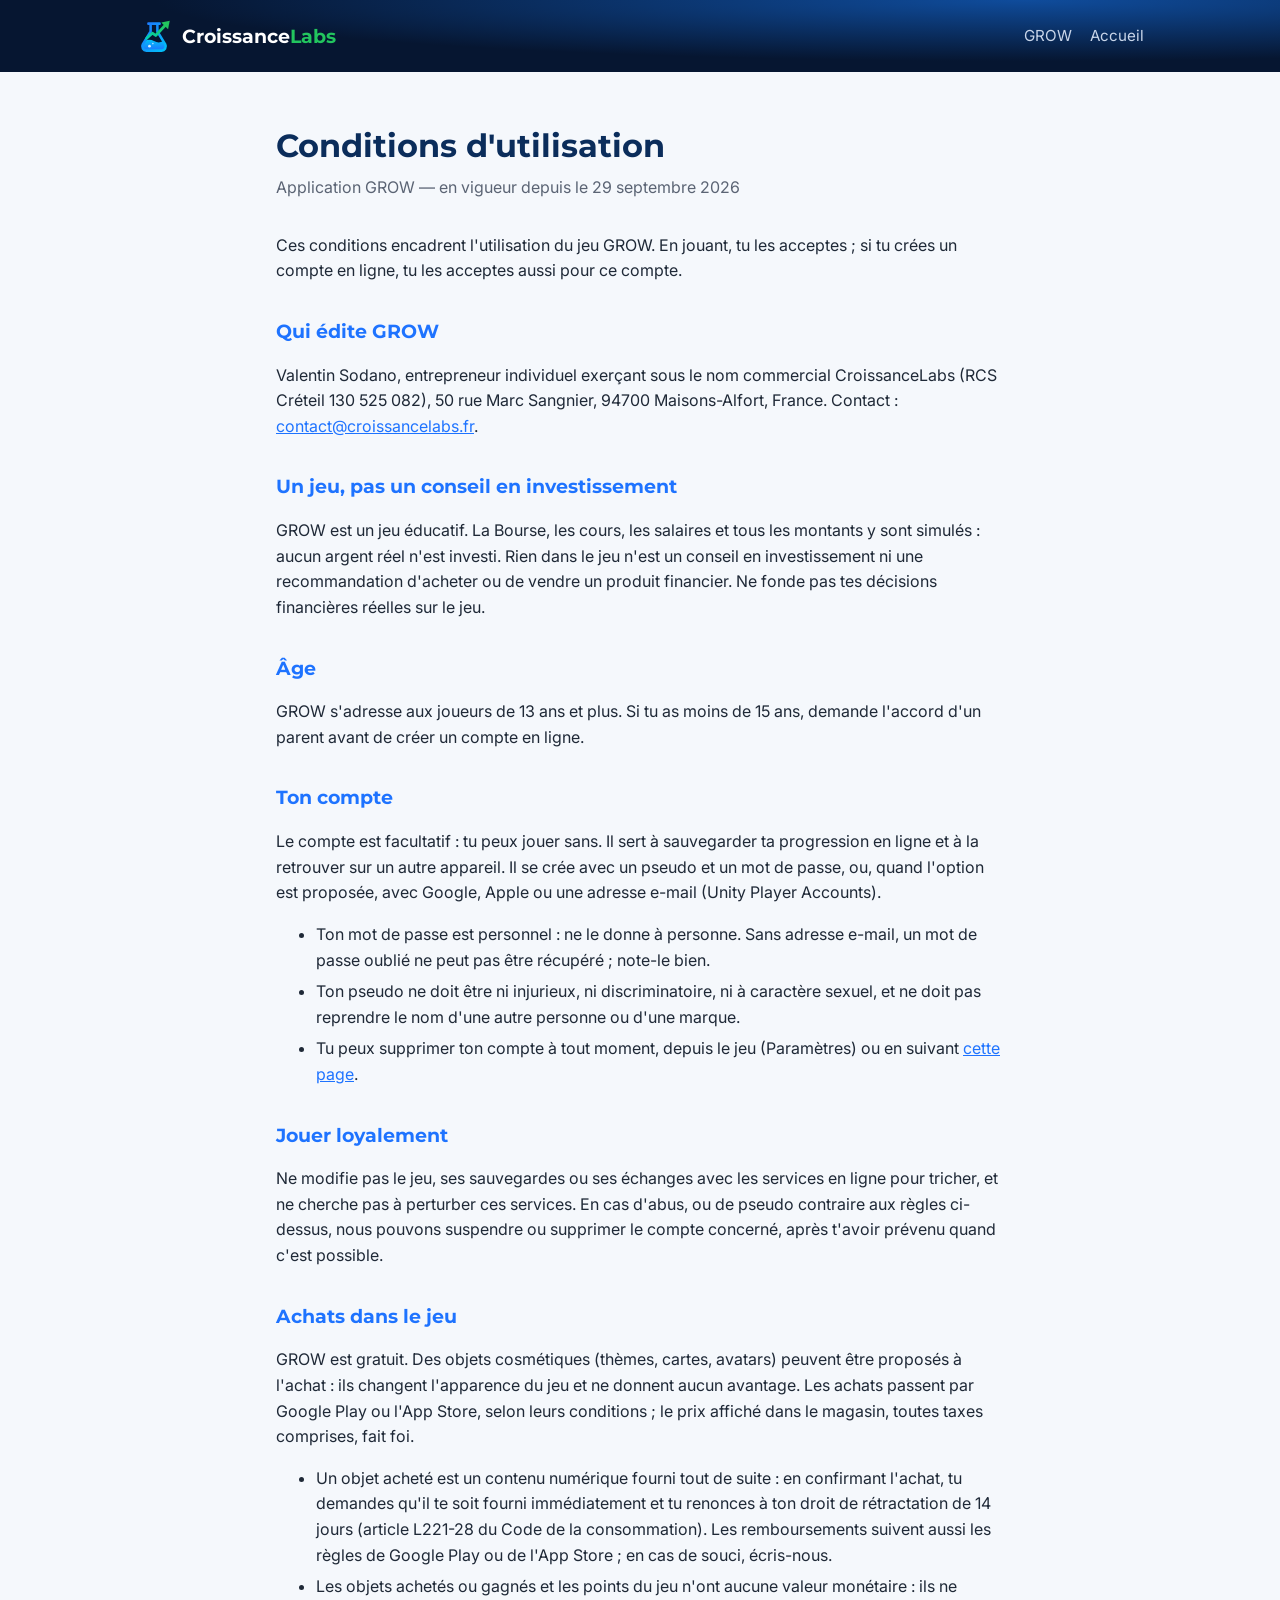
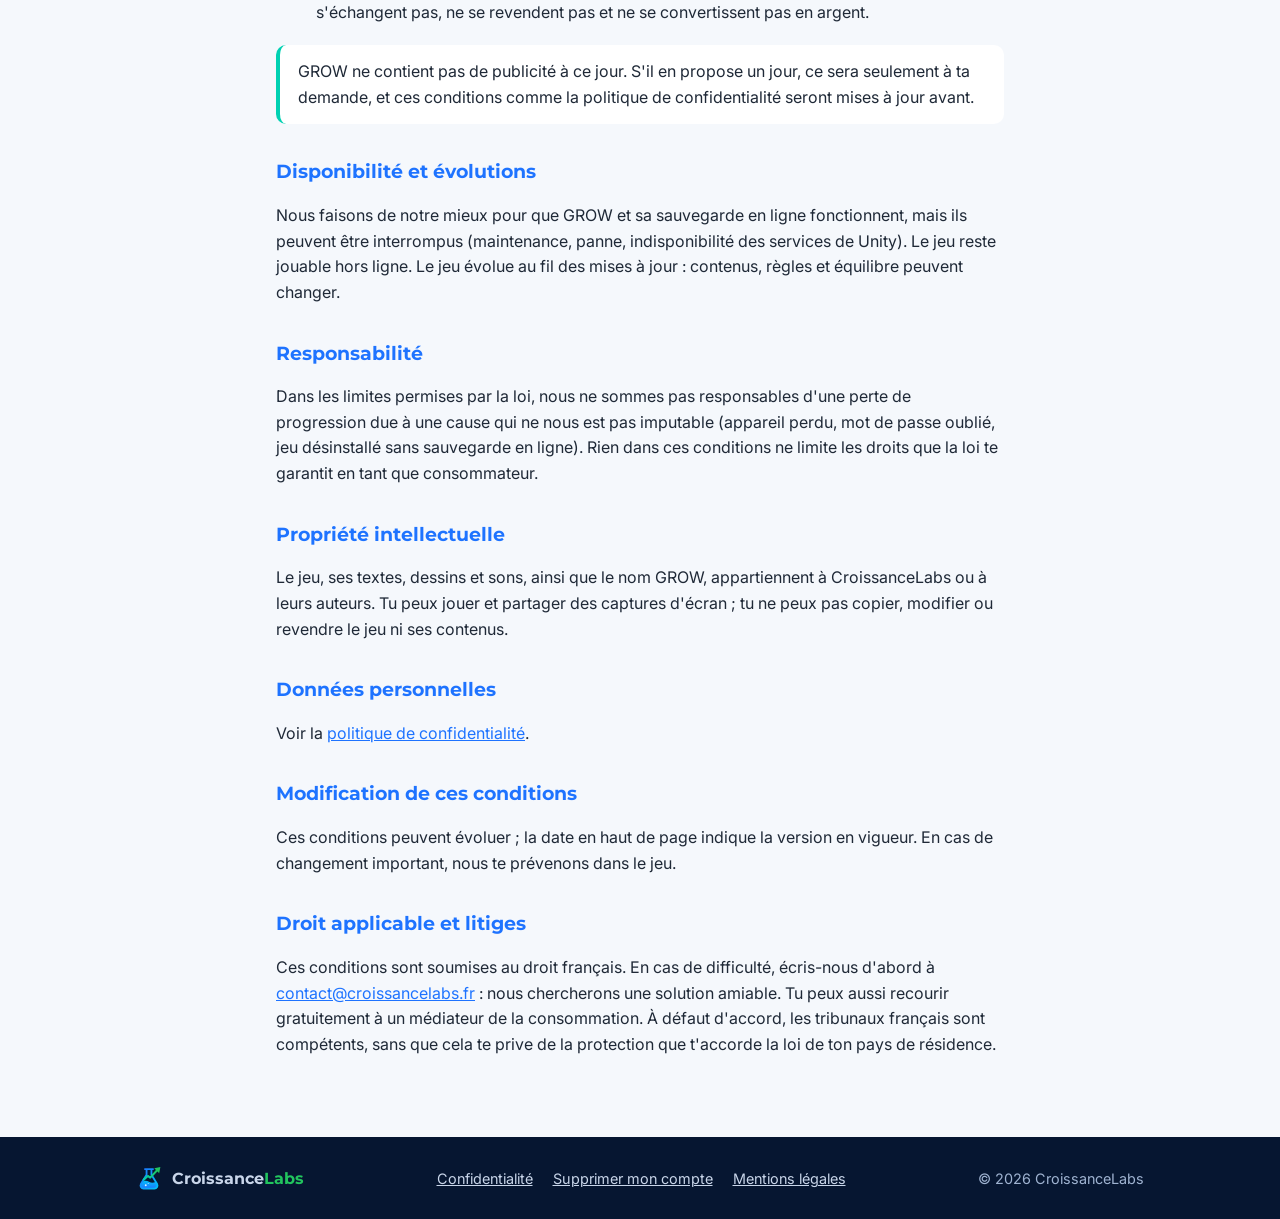
==== conditions.html @ cc7963dc "Conditions d'utilisation, comptes à pseudo et mot de passe - conditions.html : conditions d'utilisat" ====
<!DOCTYPE html>
<html lang="fr">
<head>
  <meta charset="utf-8">
  <meta name="viewport" content="width=device-width, initial-scale=1">
  <title>Conditions d'utilisation — GROW | CroissanceLabs</title>
  <link rel="icon" href="logo.svg" type="image/svg+xml">
  <link href="https://fonts.googleapis.com/css2?family=Inter:wght@400;600&family=Montserrat:wght@700;800&display=swap" rel="stylesheet">
  <link rel="stylesheet" href="style.css">
</head>
<body>
  <div class="bandeau">
    <div class="page">
      <header class="site">
        <a class="marque" href="./"><img src="logo.svg" alt=""><b>Croissance<span>Labs</span></b></a>
        <nav><a href="./#grow">GROW</a><a href="./">Accueil</a></nav>
      </header>
    </div>
  </div>

  <main class="texte">
    <h1>Conditions d'utilisation</h1>
    <p class="maj">Application GROW — en vigueur depuis le 29 septembre 2026</p>

    <p>Ces conditions encadrent l'utilisation du jeu GROW. En jouant, tu les acceptes ; si tu
      crées un compte en ligne, tu les acceptes aussi pour ce compte.</p>

    <h2>Qui édite GROW</h2>
    <p>Valentin Sodano, entrepreneur individuel exerçant sous le nom commercial CroissanceLabs
      (RCS Créteil 130 525 082), 50 rue Marc Sangnier, 94700 Maisons-Alfort, France.
      Contact : <a href="mailto:contact@croissancelabs.fr">contact@croissancelabs.fr</a>.</p>

    <h2>Un jeu, pas un conseil en investissement</h2>
    <p>GROW est un jeu éducatif. La Bourse, les cours, les salaires et tous les montants y sont
      simulés : aucun argent réel n'est investi. Rien dans le jeu n'est un conseil en
      investissement ni une recommandation d'acheter ou de vendre un produit financier. Ne
      fonde pas tes décisions financières réelles sur le jeu.</p>

    <h2>Âge</h2>
    <p>GROW s'adresse aux joueurs de 13 ans et plus. Si tu as moins de 15 ans, demande
      l'accord d'un parent avant de créer un compte en ligne.</p>

    <h2>Ton compte</h2>
    <p>Le compte est facultatif : tu peux jouer sans. Il sert à sauvegarder ta progression en
      ligne et à la retrouver sur un autre appareil. Il se crée avec un pseudo et un mot de
      passe, ou, quand l'option est proposée, avec Google, Apple ou une adresse e-mail
      (Unity Player Accounts).</p>
    <ul>
      <li>Ton mot de passe est personnel : ne le donne à personne. Sans adresse e-mail, un
        mot de passe oublié ne peut pas être récupéré ; note-le bien.</li>
      <li>Ton pseudo ne doit être ni injurieux, ni discriminatoire, ni à caractère sexuel, et
        ne doit pas reprendre le nom d'une autre personne ou d'une marque.</li>
      <li>Tu peux supprimer ton compte à tout moment, depuis le jeu (Paramètres) ou en suivant
        <a href="suppression-compte.html">cette page</a>.</li>
    </ul>

    <h2>Jouer loyalement</h2>
    <p>Ne modifie pas le jeu, ses sauvegardes ou ses échanges avec les services en ligne pour
      tricher, et ne cherche pas à perturber ces services. En cas d'abus, ou de pseudo contraire
      aux règles ci-dessus, nous pouvons suspendre ou supprimer le compte concerné, après t'avoir
      prévenu quand c'est possible.</p>

    <h2>Achats dans le jeu</h2>
    <p>GROW est gratuit. Des objets cosmétiques (thèmes, cartes, avatars) peuvent être proposés
      à l'achat : ils changent l'apparence du jeu et ne donnent aucun avantage. Les achats
      passent par Google Play ou l'App Store, selon leurs conditions ; le prix affiché dans le
      magasin, toutes taxes comprises, fait foi.</p>
    <ul>
      <li>Un objet acheté est un contenu numérique fourni tout de suite : en confirmant l'achat,
        tu demandes qu'il te soit fourni immédiatement et tu renonces à ton droit de rétractation
        de 14 jours (article L221-28 du Code de la consommation). Les remboursements suivent
        aussi les règles de Google Play ou de l'App Store ; en cas de souci, écris-nous.</li>
      <li>Les objets achetés ou gagnés et les points du jeu n'ont aucune valeur monétaire : ils
        ne s'échangent pas, ne se revendent pas et ne se convertissent pas en argent.</li>
    </ul>

    <div class="encadre">
      GROW ne contient pas de publicité à ce jour. S'il en propose un jour, ce sera seulement à
      ta demande, et ces conditions comme la politique de confidentialité seront mises à jour
      avant.
    </div>

    <h2>Disponibilité et évolutions</h2>
    <p>Nous faisons de notre mieux pour que GROW et sa sauvegarde en ligne fonctionnent, mais ils
      peuvent être interrompus (maintenance, panne, indisponibilité des services de Unity). Le jeu
      reste jouable hors ligne. Le jeu évolue au fil des mises à jour : contenus, règles et
      équilibre peuvent changer.</p>

    <h2>Responsabilité</h2>
    <p>Dans les limites permises par la loi, nous ne sommes pas responsables d'une perte de
      progression due à une cause qui ne nous est pas imputable (appareil perdu, mot de passe
      oublié, jeu désinstallé sans sauvegarde en ligne). Rien dans ces conditions ne limite les
      droits que la loi te garantit en tant que consommateur.</p>

    <h2>Propriété intellectuelle</h2>
    <p>Le jeu, ses textes, dessins et sons, ainsi que le nom GROW, appartiennent à CroissanceLabs
      ou à leurs auteurs. Tu peux jouer et partager des captures d'écran ; tu ne peux pas copier,
      modifier ou revendre le jeu ni ses contenus.</p>

    <h2>Données personnelles</h2>
    <p>Voir la <a href="confidentialite.html">politique de confidentialité</a>.</p>

    <h2>Modification de ces conditions</h2>
    <p>Ces conditions peuvent évoluer ; la date en haut de page indique la version en vigueur.
      En cas de changement important, nous te prévenons dans le jeu.</p>

    <h2>Droit applicable et litiges</h2>
    <p>Ces conditions sont soumises au droit français. En cas de difficulté, écris-nous d'abord à
      <a href="mailto:contact@croissancelabs.fr">contact@croissancelabs.fr</a> : nous chercherons
      une solution amiable. Tu peux aussi recourir gratuitement à un médiateur de la consommation.
      À défaut d'accord, les tribunaux français sont compétents, sans que cela te prive de la
      protection que t'accorde la loi de ton pays de résidence.</p>
  </main>

  <footer class="site">
    <div class="page">
      <a class="marque" href="./"><img src="logo.svg" alt=""><b>Croissance<span>Labs</span></b></a>
      <div>
        <a href="confidentialite.html">Confidentialité</a>
        <a href="suppression-compte.html">Supprimer mon compte</a>
        <a href="mentions-legales.html">Mentions légales</a>
      </div>
      <span>© 2026 CroissanceLabs</span>
    </div>
  </footer>
</body>
</html>
---- style.css ----
/* Site CroissanceLabs — charte graphique CroissanceLabs (palette, Montserrat + Inter). */
:root {
  --marine: #0B2D5B;
  --nuit: #061631;
  --bleu: #1E73FF;
  --bleu-clair: #00C2F7;
  --turquoise: #00D1B2;
  --vert: #22C55E;
  --violet: #6366F1;
  --orange: #F59E0B;
  --gris-fonce: #1F2937;
  --gris-clair: #E5E7EB;
  --fond-clair: #F5F8FC;
  --texte-doux: #5B6474;
  --degrade: linear-gradient(135deg, var(--bleu), var(--bleu-clair) 45%, var(--turquoise) 70%, var(--vert));
}

* { box-sizing: border-box; }

body {
  margin: 0;
  background: var(--fond-clair);
  color: var(--gris-fonce);
  font-family: "Inter", system-ui, -apple-system, "Segoe UI", Roboto, sans-serif;
  line-height: 1.6;
}

h1, h2, h3, .marque { font-family: "Montserrat", "Inter", system-ui, sans-serif; }

a { color: var(--bleu); }

.page { max-width: 1040px; margin: 0 auto; padding: 0 16px; }

/* ---------- En-tête ---------- */
.bandeau { background: radial-gradient(ellipse at 80% 0%, #0f4c9c 0%, var(--nuit) 60%); color: #fff; }

header.site {
  display: flex; align-items: center; justify-content: space-between; gap: 16px;
  padding: 18px 0;
}
.marque { display: flex; align-items: center; gap: 10px; color: #fff; text-decoration: none; font-weight: 800; font-size: 1.2rem; }
.marque img { width: 36px; height: 36px; }
.marque span { color: var(--vert); }
header.site nav a { color: #c9d6ea; text-decoration: none; margin-left: 18px; font-size: .95rem; }
header.site nav a:hover { color: #fff; }

/* ---------- Héros ---------- */
.hero { display: grid; grid-template-columns: 1.1fr 1fr; gap: 40px; align-items: center; padding: 56px 0 72px; }
.hero h1 { font-size: clamp(2.2rem, 5.5vw, 3.4rem); line-height: 1.1; margin: 0 0 18px; font-weight: 800; }
.hero h1 em { font-style: normal; color: var(--vert); }
.hero p { color: #c9d6ea; font-size: 1.1rem; margin: 0 0 28px; max-width: 520px; }
.devise { letter-spacing: .3em; font-size: .78rem; color: #9fb3d1; text-transform: uppercase; }
.hero .visuel { display: flex; justify-content: center; }
.hero .visuel img { width: min(300px, 70vw); filter: drop-shadow(0 20px 50px rgba(0, 194, 247, .35)); }

.bouton {
  display: inline-block; padding: 12px 24px; border-radius: 999px; font-weight: 600;
  background: var(--vert); color: #04220f; text-decoration: none;
}
.bouton:hover { filter: brightness(1.08); }
.bouton.fantome { background: transparent; color: #fff; border: 1px solid rgba(255,255,255,.35); margin-left: 8px; }

/* ---------- Sections claires ---------- */
section.bloc { padding: 64px 0; }
.surtitre { color: var(--bleu); font-weight: 700; letter-spacing: .12em; text-transform: uppercase; font-size: .8rem; margin: 0 0 6px; }
section.bloc h2 { font-size: clamp(1.6rem, 3.5vw, 2.1rem); color: var(--marine); margin: 0 0 32px; }

.grille { display: grid; grid-template-columns: repeat(auto-fit, minmax(220px, 1fr)); gap: 18px; }
.carte {
  background: #fff; border: 1px solid var(--gris-clair); border-radius: 18px; padding: 24px;
  box-shadow: 0 6px 24px rgba(11, 45, 91, .06);
}
.carte .pastille {
  width: 48px; height: 48px; border-radius: 14px; display: grid; place-items: center;
  background: var(--degrade); color: #fff; margin-bottom: 14px;
}
.carte .pastille svg { width: 26px; height: 26px; }
.carte h3 { margin: 0 0 6px; color: var(--marine); font-size: 1.1rem; }
.carte p { margin: 0; color: var(--texte-doux); font-size: .95rem; }
.etiquette { display: inline-block; margin-top: 12px; font-size: .75rem; font-weight: 600; padding: 3px 10px; border-radius: 999px; background: #EEF4FF; color: var(--bleu); }

/* ---------- Mise en avant GROW ---------- */
.grow {
  background: linear-gradient(135deg, var(--nuit), var(--marine) 60%, #0d5c6e);
  color: #fff; border-radius: 28px; padding: 44px; display: grid; grid-template-columns: 1.3fr 1fr; gap: 32px; align-items: center;
}
.grow h2 { color: #fff !important; margin-bottom: 12px !important; }
.grow .logo-grow {
  font-family: "Montserrat", sans-serif; font-weight: 800; font-size: clamp(3rem, 9vw, 5rem); letter-spacing: .06em; margin: 0; text-align: center;
  background: var(--degrade); -webkit-background-clip: text; background-clip: text; color: transparent;
}
.grow p { color: #c9d6ea; }
.grow ul { padding-left: 20px; color: #dbe6f5; margin: 0 0 24px; }
.grow li { margin-bottom: 6px; }
.grow li::marker { color: var(--vert); }

/* ---------- Ton ---------- */
.valeurs { display: grid; grid-template-columns: repeat(auto-fit, minmax(200px, 1fr)); gap: 18px; }
.valeurs div { border-left: 3px solid var(--turquoise); padding: 4px 0 4px 16px; }
.valeurs strong { display: block; color: var(--marine); font-family: "Montserrat", sans-serif; }
.valeurs span { color: var(--texte-doux); font-size: .95rem; }

/* ---------- Contact ---------- */
.contact { text-align: center; }
.contact p { color: var(--texte-doux); }

/* ---------- Pages de texte ---------- */
main.texte { max-width: 760px; margin: 0 auto; padding: 48px 16px 64px; }
main.texte h1 { font-size: 2rem; color: var(--marine); margin: 0 0 4px; }
main.texte .maj { color: var(--texte-doux); margin: 0 0 32px; }
main.texte h2 { font-size: 1.2rem; color: var(--bleu); margin: 32px 0 8px; }
main.texte li { margin-bottom: 6px; }
.encadre { background: #fff; border-left: 4px solid var(--turquoise); border-radius: 10px; padding: 14px 18px; margin: 20px 0; }

/* ---------- Pied de page ---------- */
footer.site { background: var(--nuit); color: #9fb3d1; padding: 28px 0; font-size: .9rem; }
footer.site .page { display: flex; flex-wrap: wrap; gap: 12px 24px; align-items: center; justify-content: space-between; }
footer.site a { color: #c9d6ea; margin-right: 16px; }
footer.site .marque { font-size: 1rem; }
footer.site .marque img { width: 26px; height: 26px; }

@media (max-width: 760px) {
  .hero, .grow { grid-template-columns: 1fr; }
  .hero { padding-top: 32px; text-align: center; }
  .hero p { margin-left: auto; margin-right: auto; }
  .hero .visuel { order: -1; }
  .hero .visuel img { width: 140px; }
  .grow { padding: 28px; }
  header.site nav a:first-child { display: none; }
  .bouton.fantome { margin: 10px 0 0; }
}
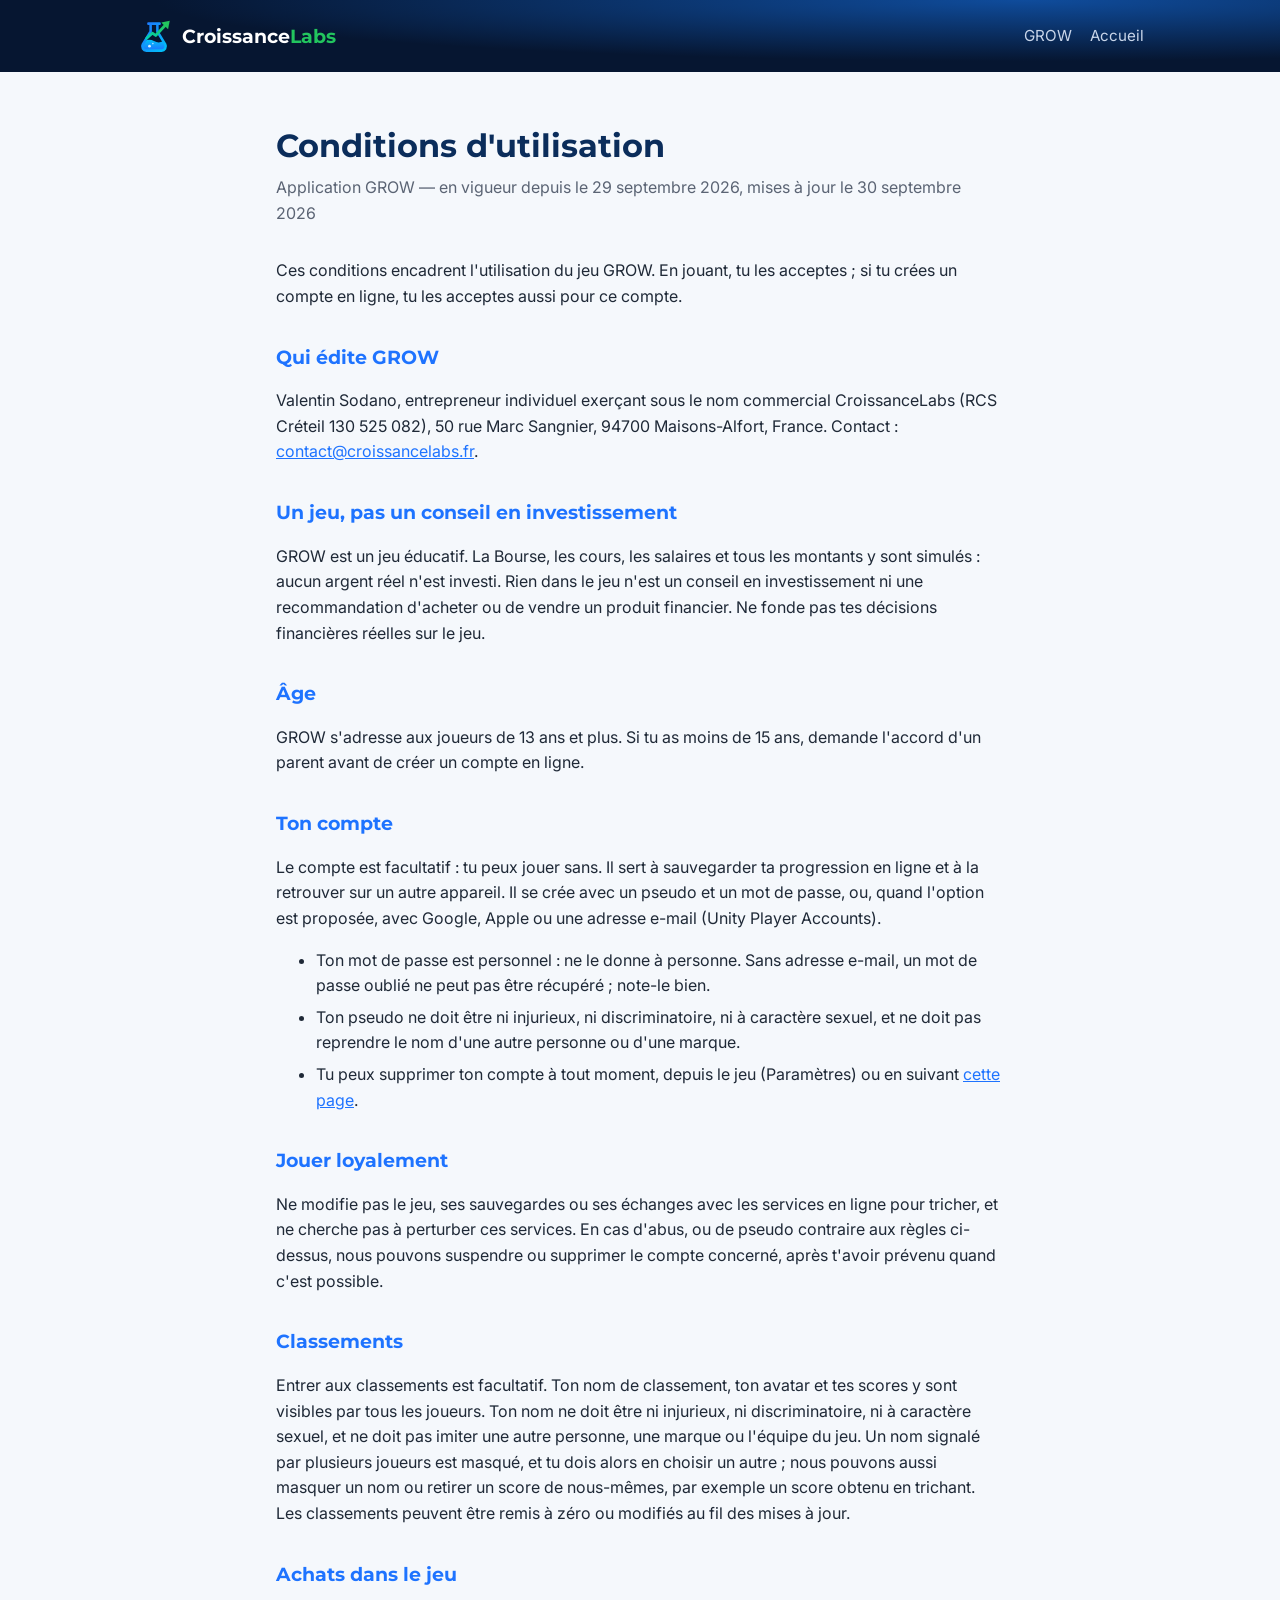
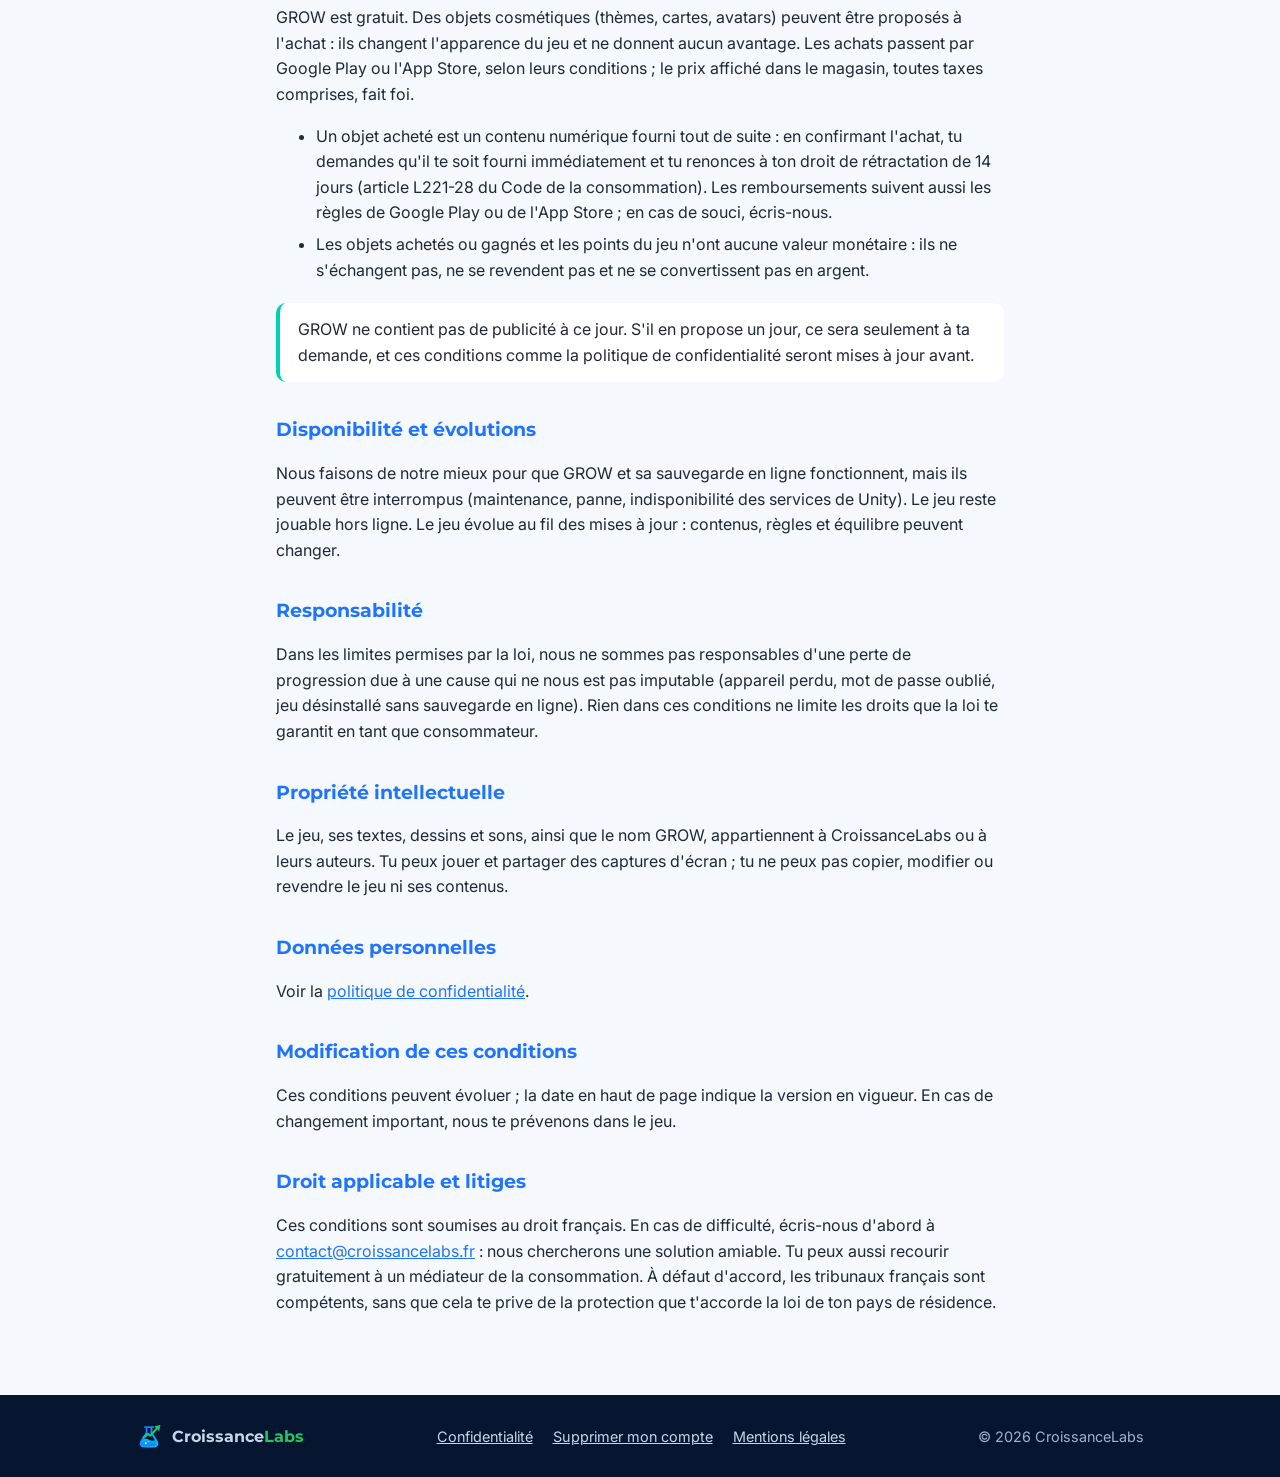
==== commit d1b309c6: "Classements en ligne : confidentialité, conditions, suppression - Confidentialité : section « Si tu " ====
--- a/conditions.html
+++ b/conditions.html
@@ -20,7 +20,7 @@
 
   <main class="texte">
     <h1>Conditions d'utilisation</h1>
-    <p class="maj">Application GROW — en vigueur depuis le 29 septembre 2026</p>
+    <p class="maj">Application GROW — en vigueur depuis le 29 septembre 2026, mises à jour le 30 septembre 2026</p>
 
     <p>Ces conditions encadrent l'utilisation du jeu GROW. En jouant, tu les acceptes ; si tu
       crées un compte en ligne, tu les acceptes aussi pour ce compte.</p>
@@ -59,6 +59,14 @@
       tricher, et ne cherche pas à perturber ces services. En cas d'abus, ou de pseudo contraire
       aux règles ci-dessus, nous pouvons suspendre ou supprimer le compte concerné, après t'avoir
       prévenu quand c'est possible.</p>
+
+    <h2>Classements</h2>
+    <p>Entrer aux classements est facultatif. Ton nom de classement, ton avatar et tes scores y
+      sont visibles par tous les joueurs. Ton nom ne doit être ni injurieux, ni discriminatoire, ni
+      à caractère sexuel, et ne doit pas imiter une autre personne, une marque ou l'équipe du jeu.
+      Un nom signalé par plusieurs joueurs est masqué, et tu dois alors en choisir un autre ; nous
+      pouvons aussi masquer un nom ou retirer un score de nous-mêmes, par exemple un score obtenu
+      en trichant. Les classements peuvent être remis à zéro ou modifiés au fil des mises à jour.</p>
 
     <h2>Achats dans le jeu</h2>
     <p>GROW est gratuit. Des objets cosmétiques (thèmes, cartes, avatars) peuvent être proposés
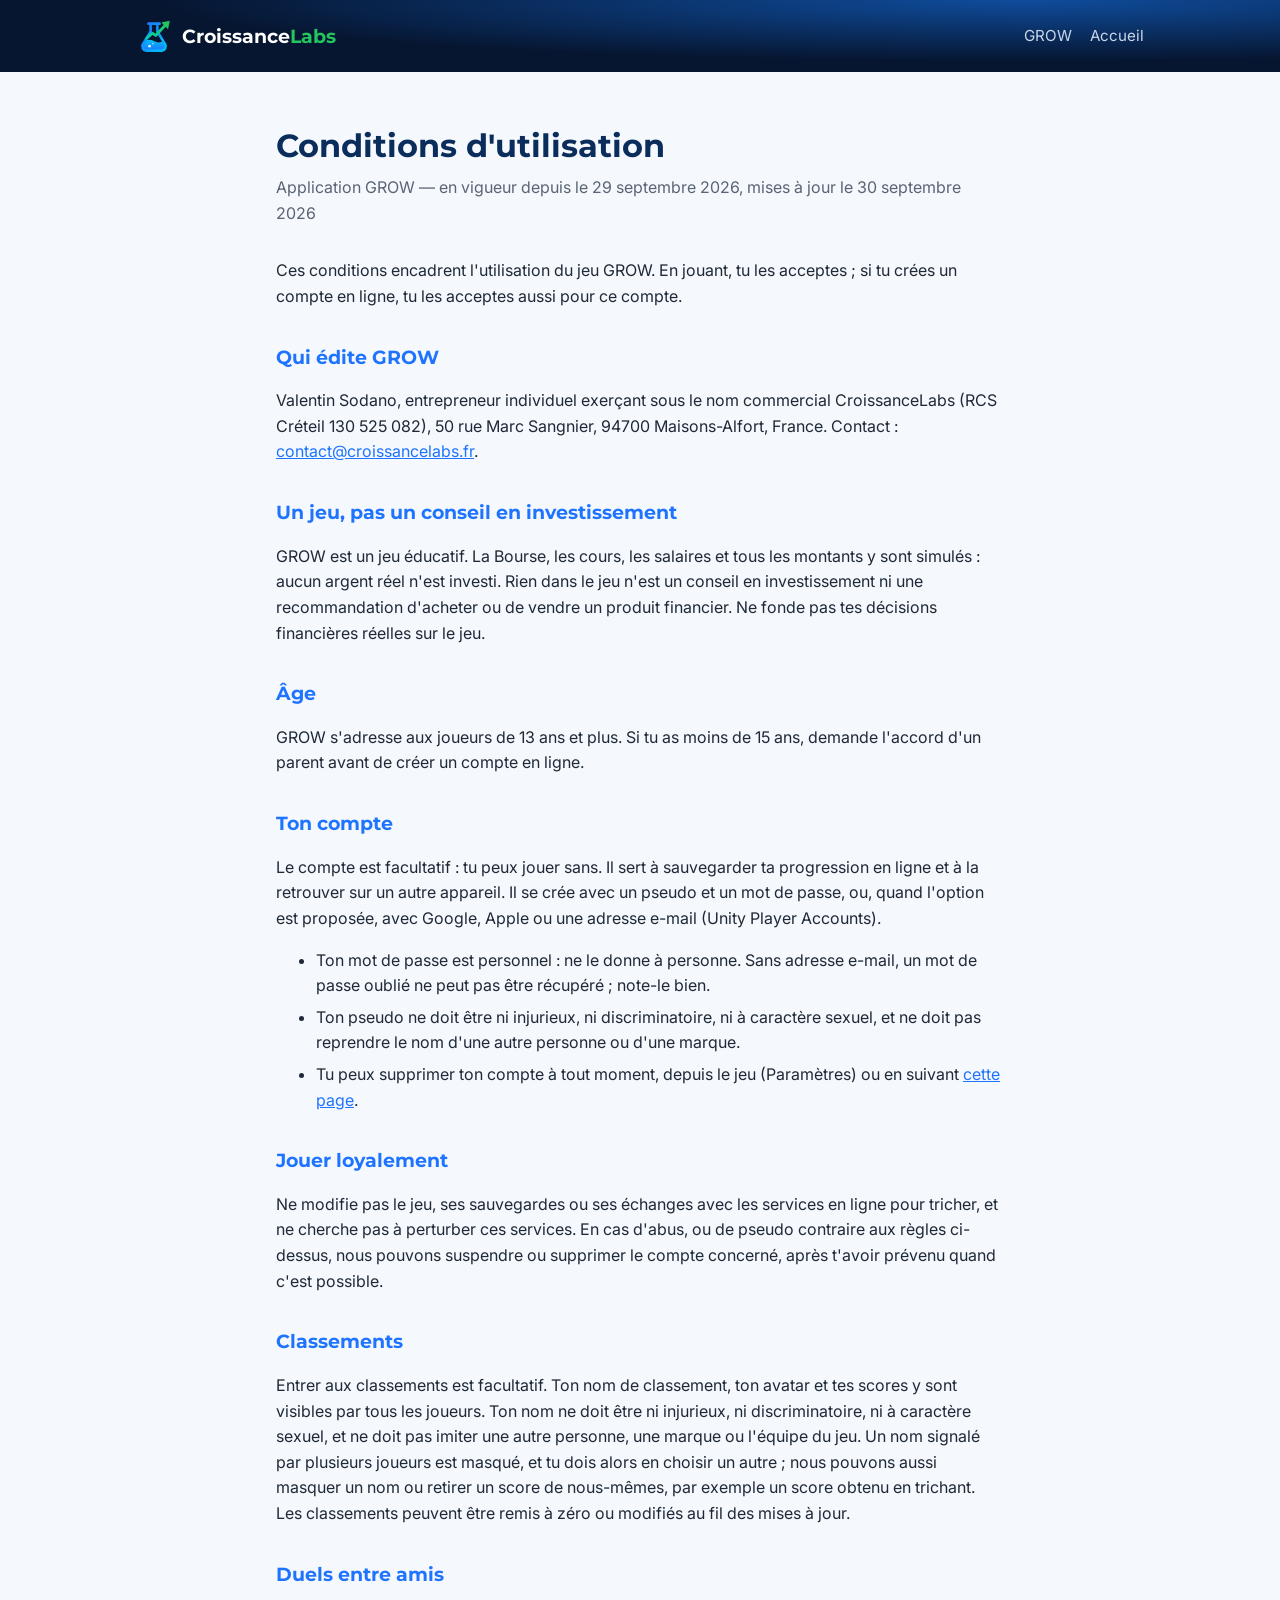
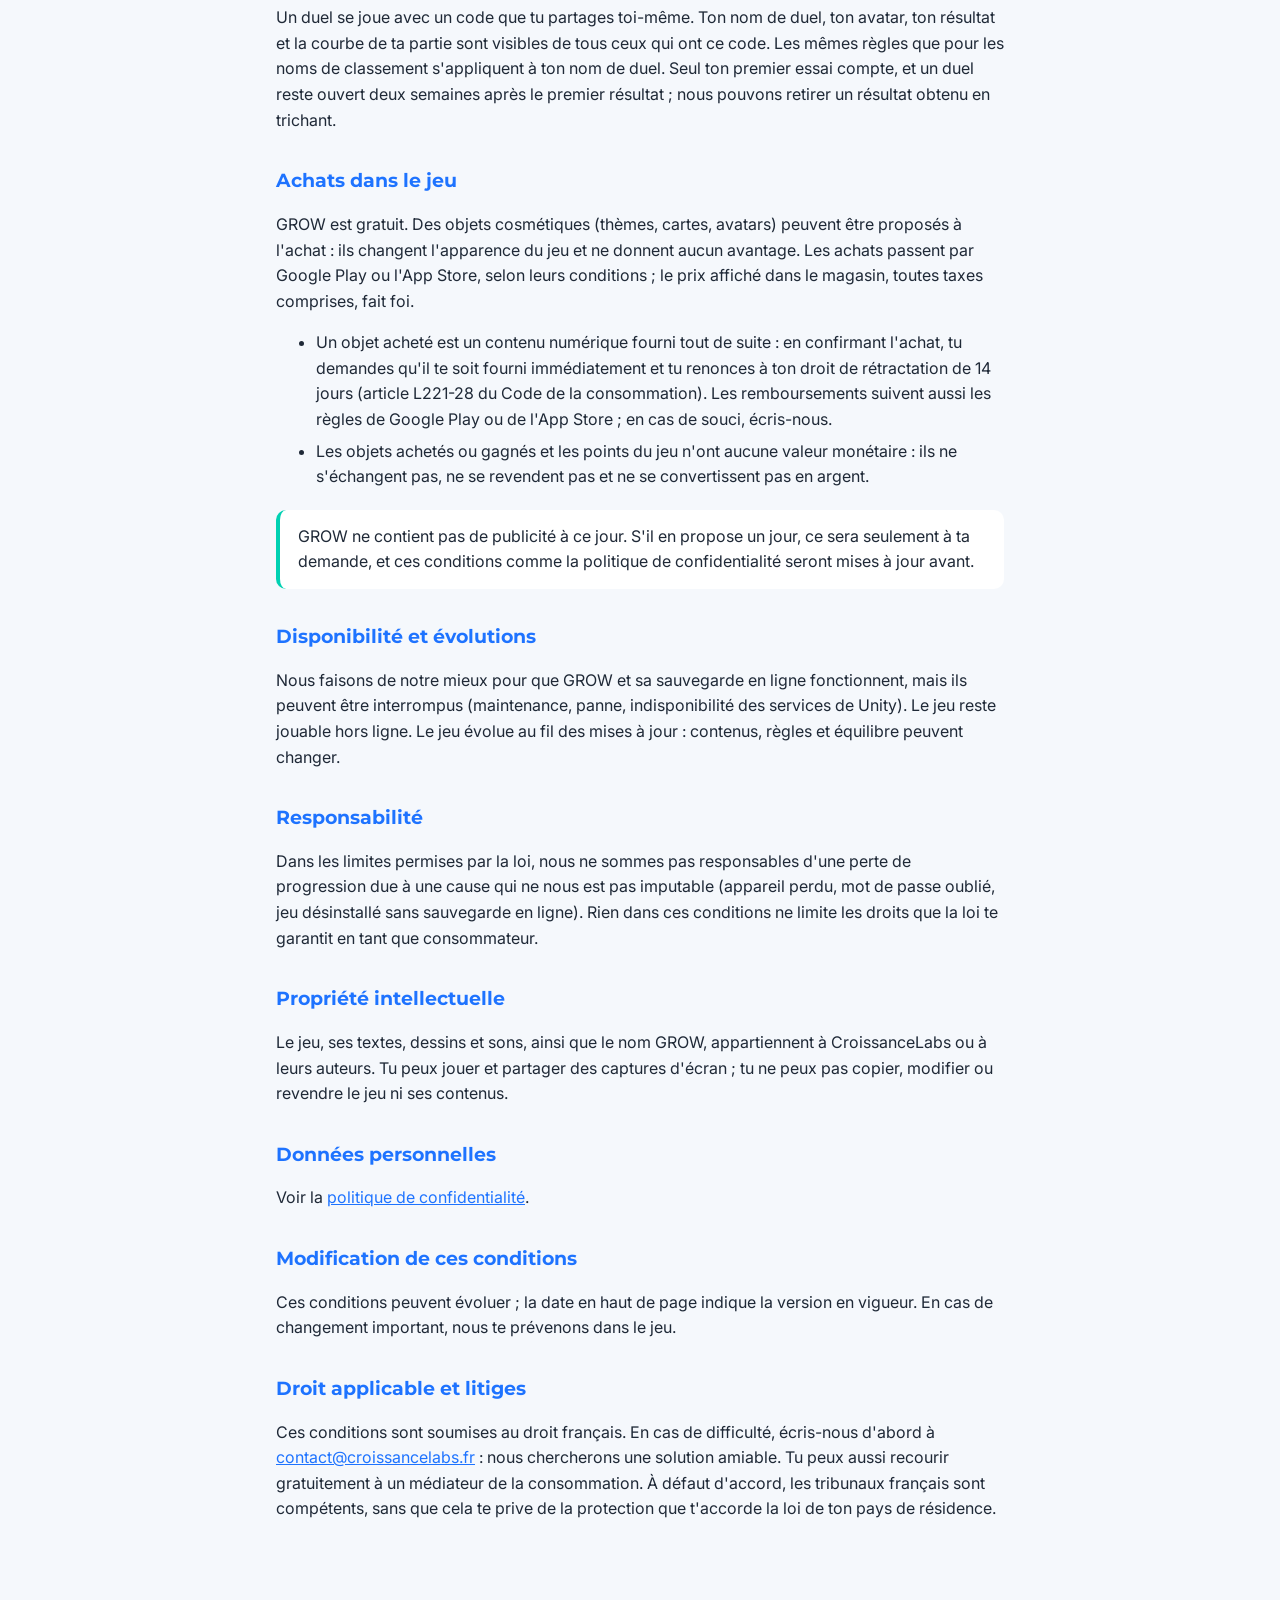
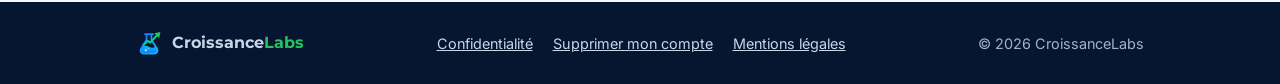
==== commit 1088bfee: "Duels entre amis : confidentialité, conditions, suppression du compte Ce que les duels rendent visib" ====
--- a/conditions.html
+++ b/conditions.html
@@ -68,6 +68,13 @@
       pouvons aussi masquer un nom ou retirer un score de nous-mêmes, par exemple un score obtenu
       en trichant. Les classements peuvent être remis à zéro ou modifiés au fil des mises à jour.</p>
 
+    <h2>Duels entre amis</h2>
+    <p>Un duel se joue avec un code que tu partages toi-même. Ton nom de duel, ton avatar, ton
+      résultat et la courbe de ta partie sont visibles de tous ceux qui ont ce code. Les mêmes
+      règles que pour les noms de classement s'appliquent à ton nom de duel. Seul ton premier essai
+      compte, et un duel reste ouvert deux semaines après le premier résultat ; nous pouvons retirer
+      un résultat obtenu en trichant.</p>
+
     <h2>Achats dans le jeu</h2>
     <p>GROW est gratuit. Des objets cosmétiques (thèmes, cartes, avatars) peuvent être proposés
       à l'achat : ils changent l'apparence du jeu et ne donnent aucun avantage. Les achats
